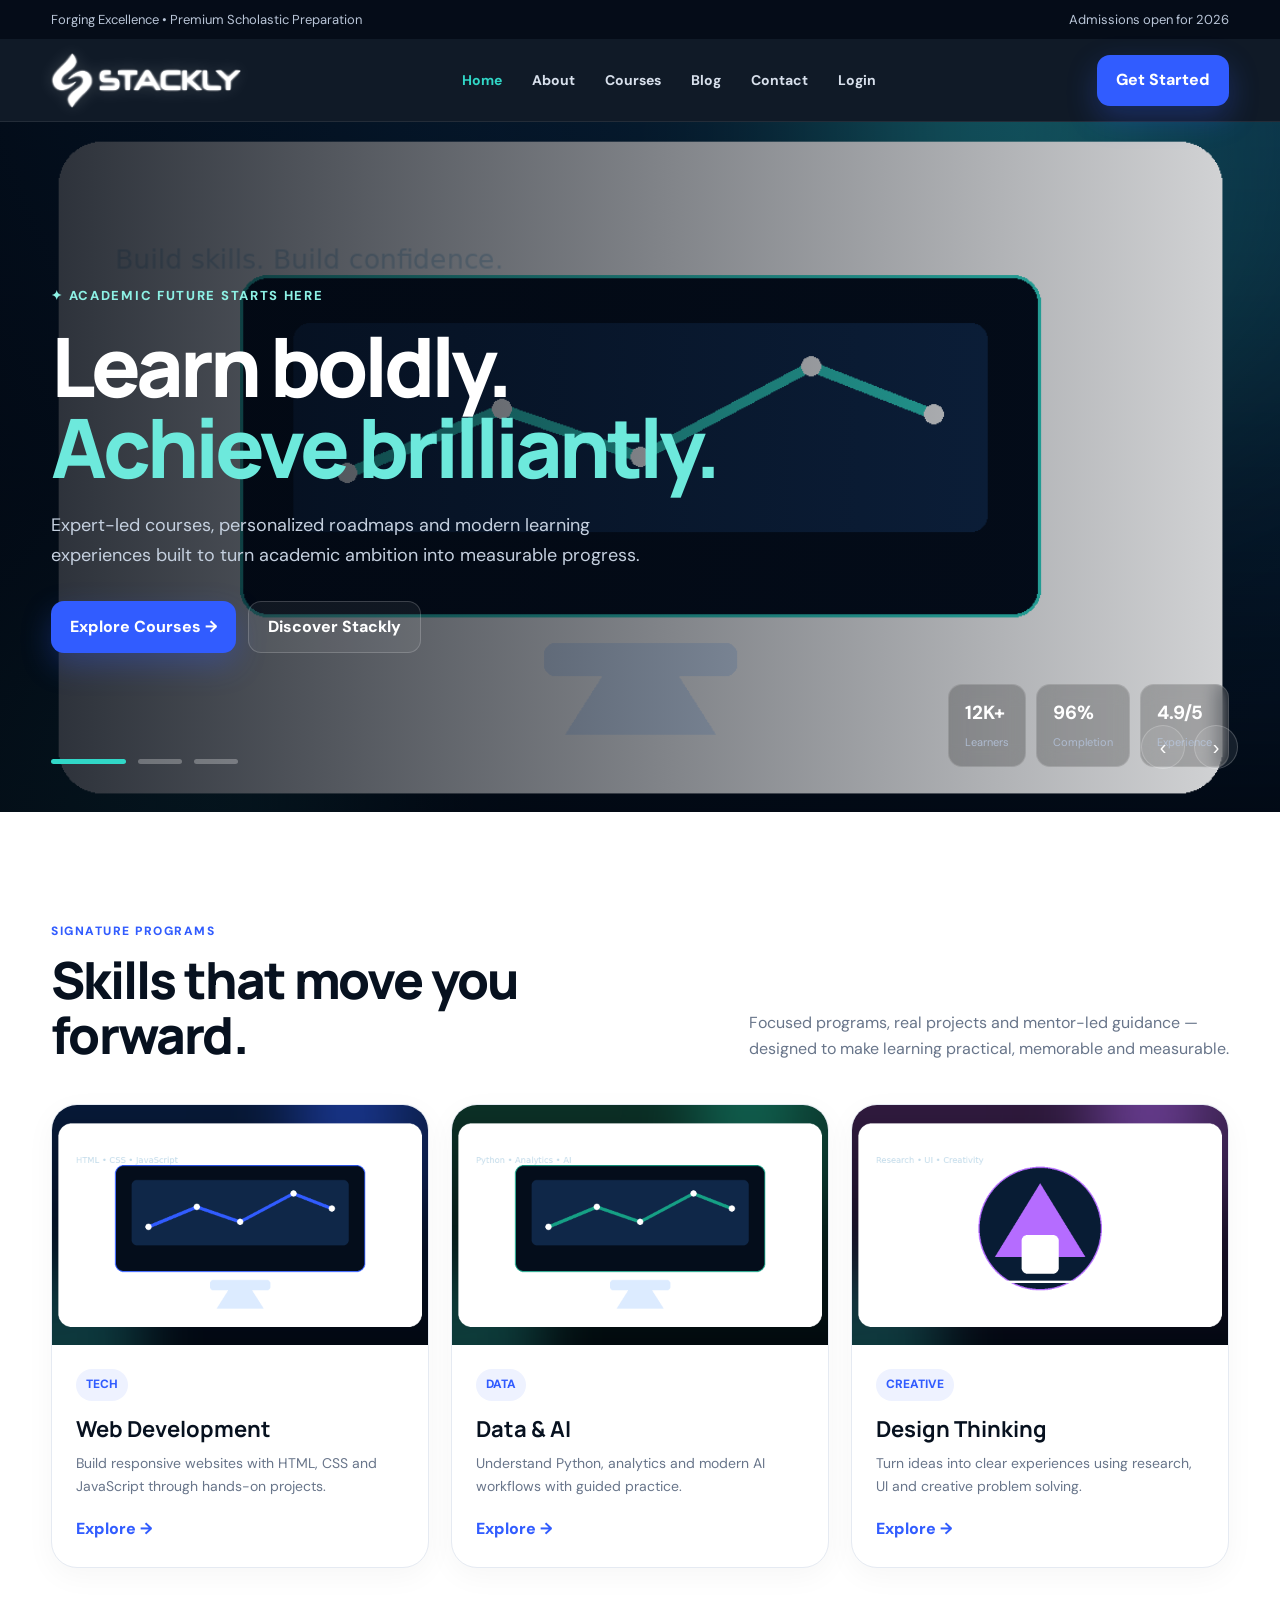
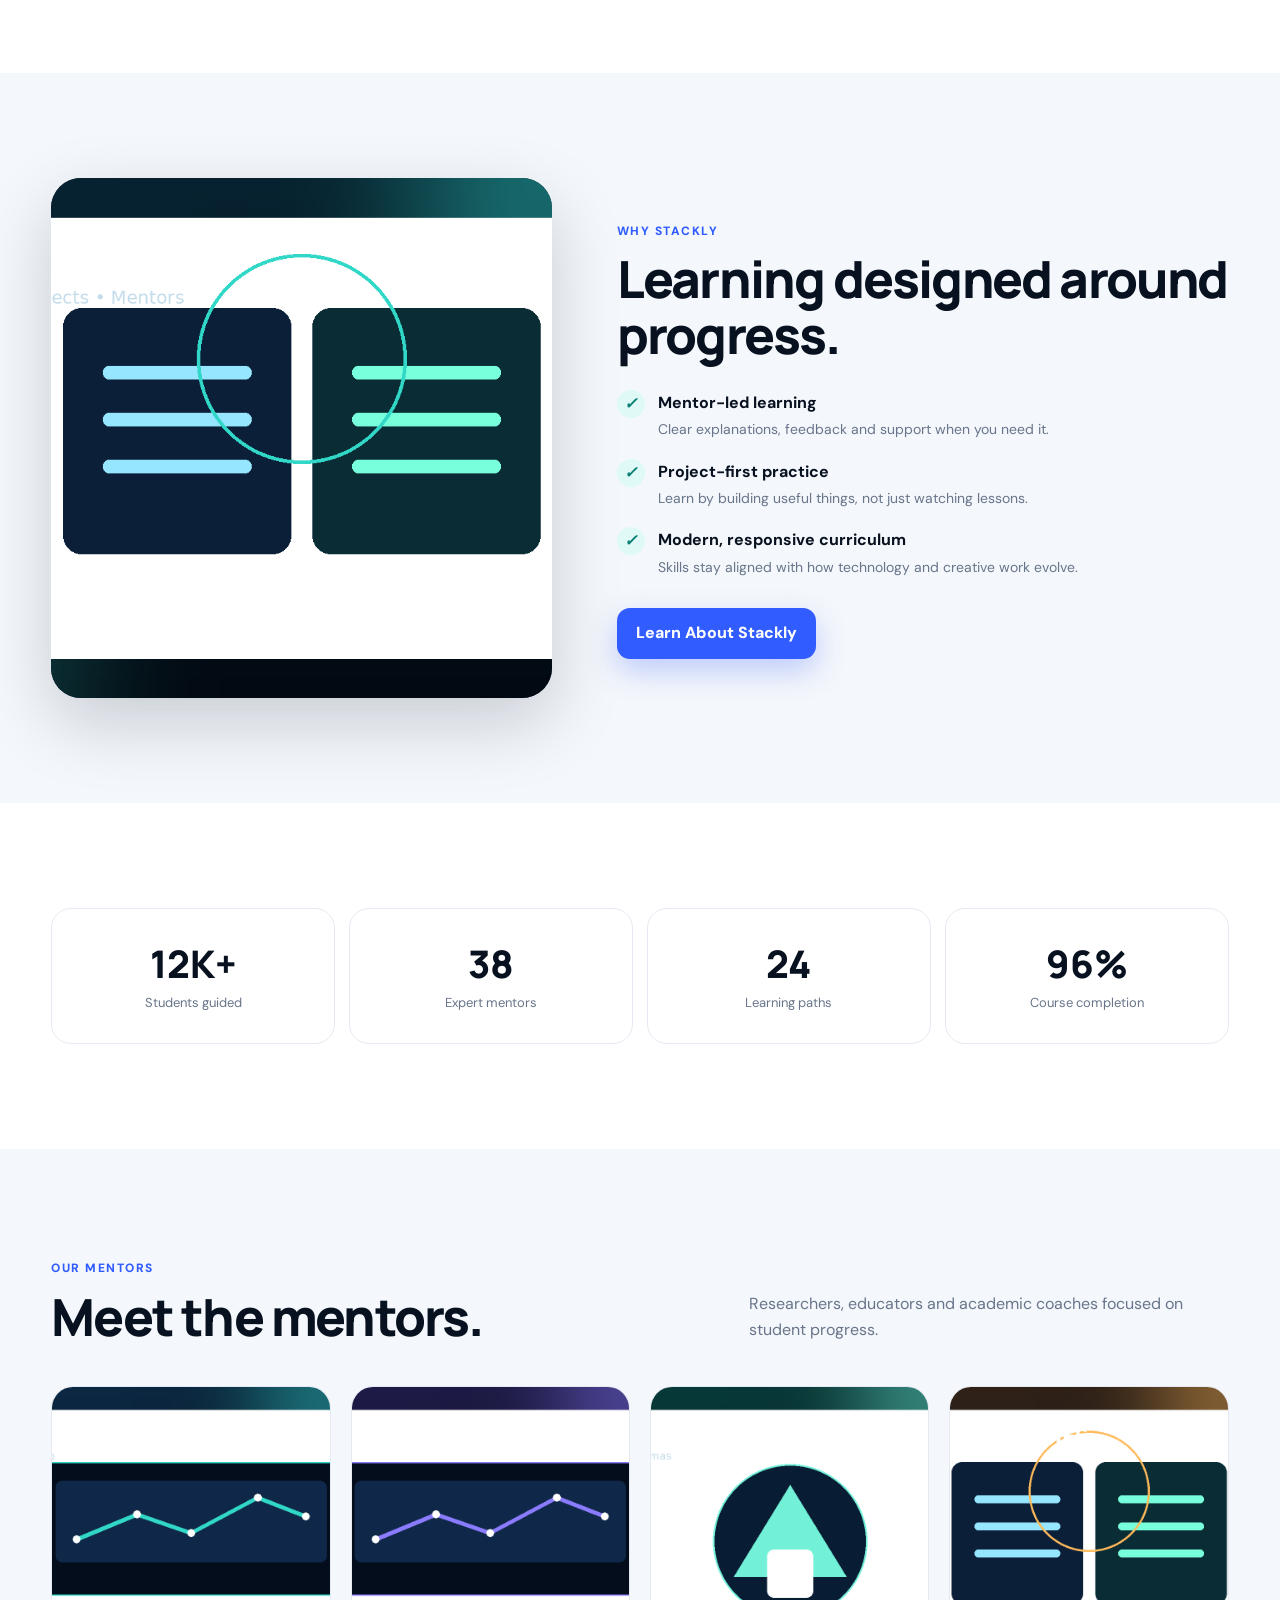
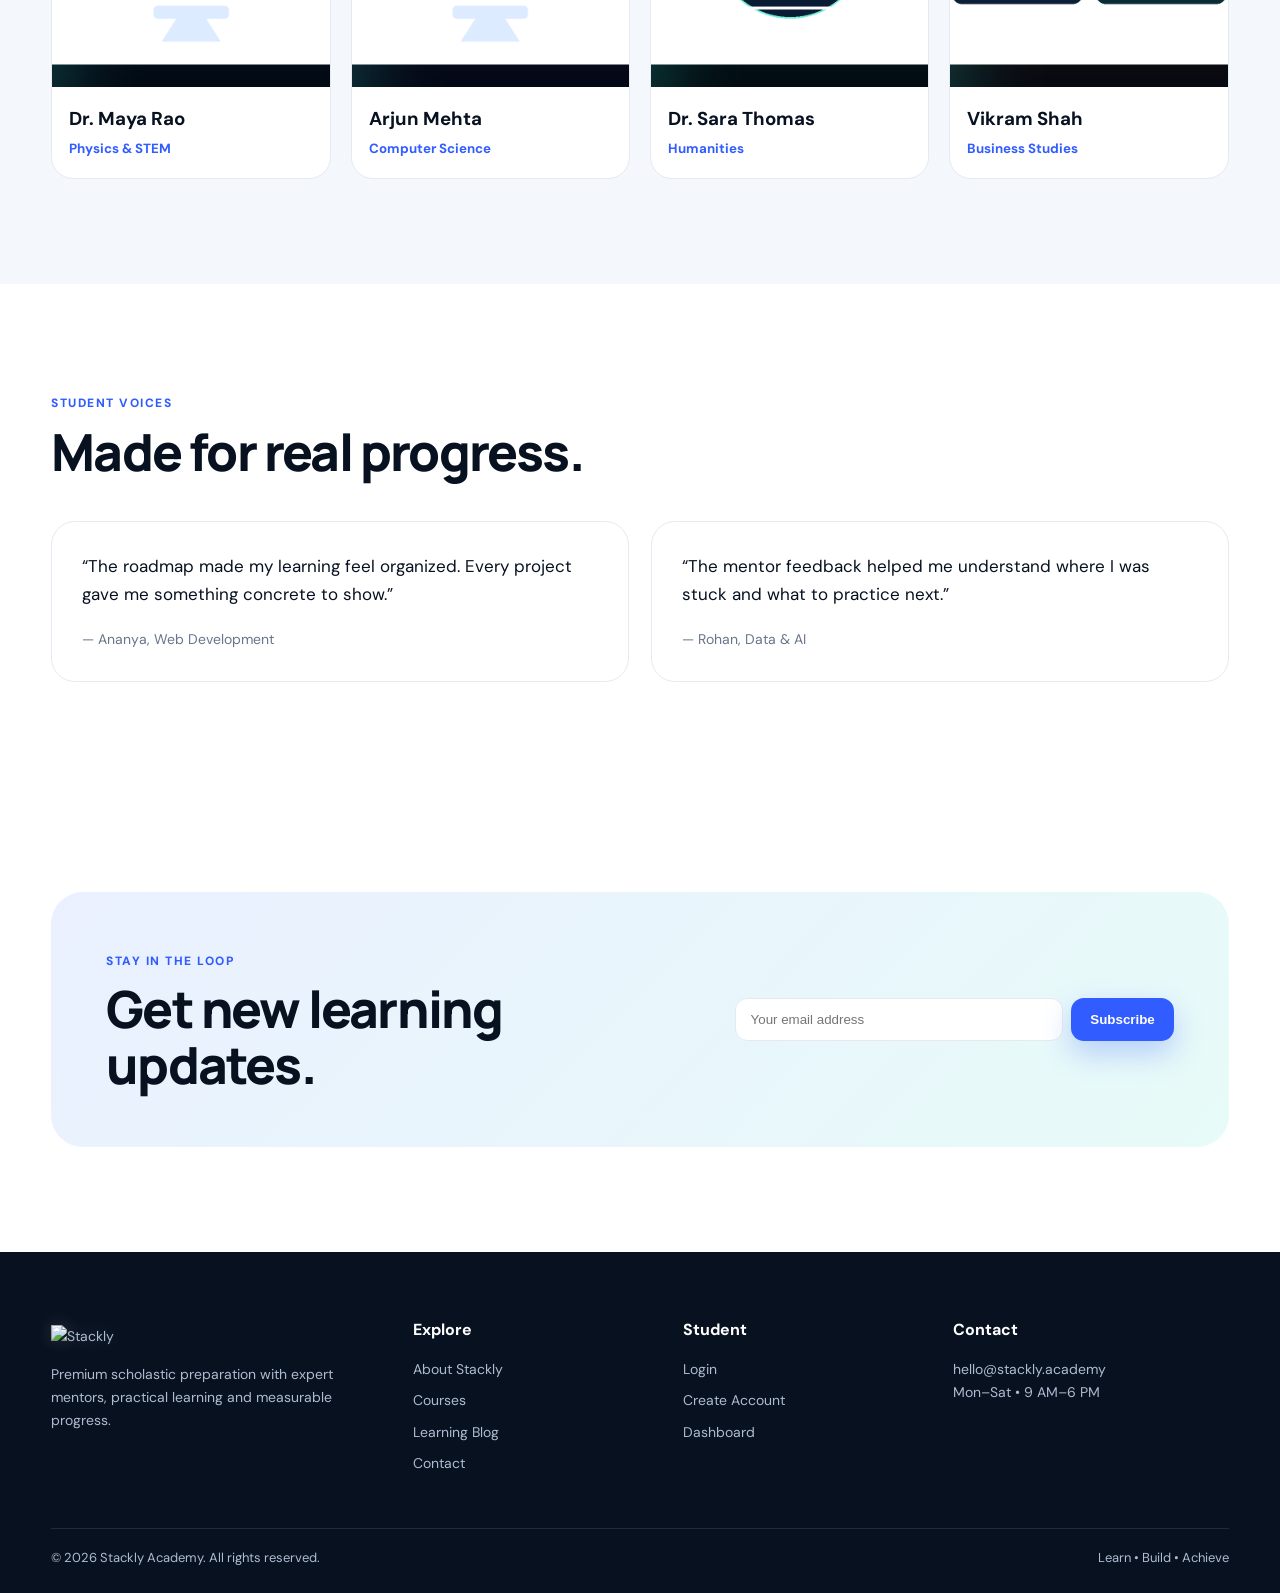
==== index.html @ 79d3ca7c "Add files via upload" ====
<!doctype html>
<html lang="en"><head><meta charset="utf-8"><meta name="viewport" content="width=device-width,initial-scale=1">
<title>Premium Scholastic Prep | Stackly Academy</title><link rel="stylesheet" href="style.css"></head>
<body>
<div class="topbar"><div class="container"><span>Forging Excellence • Premium Scholastic Preparation</span><span>Admissions open for 2026</span></div></div>
<header class="nav"><div class="container nav-inner"><a class="logo" href="index.html"><img src="assets/stackly-logo.png" alt="Stackly" loading="lazy" onerror="this.style.display='none';this.parentElement.classList.add('img-missing')"></a><nav class="links"><a class="active" href="index.html">Home</a><a class="" href="about.html">About</a><a class="" href="courses.html">Courses</a><a class="" href="blog.html">Blog</a><a class="" href="contact.html">Contact</a><a class="" href="login.html">Login</a></nav><div class="nav-actions"><a class="btn btn-primary" href="signup.html">Get Started</a></div><button class="menu" aria-label="Menu">☰</button></div><div class="mobile-nav"><a class="active" href="index.html">Home</a><a class="" href="about.html">About</a><a class="" href="courses.html">Courses</a><a class="" href="blog.html">Blog</a><a class="" href="contact.html">Contact</a></div></header>

<section class="hero"><div class="slider">
<div class="slide active"><div class="slide-bg" style="background-image:url('assets/hero-1.png')"></div><div class="container slide-content"><div class="hero-copy"><span class="eyebrow">✦ Academic future starts here</span><h1>Learn boldly.<br><span>Achieve brilliantly.</span></h1><p>Expert-led courses, personalized roadmaps and modern learning experiences built to turn academic ambition into measurable progress.</p><div class="hero-actions"><a class="btn btn-primary" href="courses.html">Explore Courses →</a><a class="btn btn-ghost" href="about.html">Discover Stackly</a></div></div></div></div>
<div class="slide"><div class="slide-bg" style="background-image:url('assets/hero-2.png')"></div><div class="container slide-content"><div class="hero-copy"><span class="eyebrow">✦ Future-ready skills</span><h1>Think deeper.<br><span>Create smarter.</span></h1><p>Learn practical skills with guided projects, mentor feedback and a clear path from fundamentals to confidence.</p><div class="hero-actions"><a class="btn btn-primary" href="courses.html">View Programs →</a><a class="btn btn-ghost" href="contact.html">Talk to Us</a></div></div></div></div>
<div class="slide"><div class="slide-bg" style="background-image:url('assets/hero-3.png')"></div><div class="container slide-content"><div class="hero-copy"><span class="eyebrow">✦ Global mindset</span><h1>Dream bigger.<br><span>Achieve brilliantly.</span></h1><p>A premium learning environment designed around curiosity, creativity and outcomes that matter.</p><div class="hero-actions"><a class="btn btn-primary" href="contact.html">Start Learning →</a><a class="btn btn-ghost" href="about.html">Our Approach</a></div></div></div></div>
<button class="arrow-btn" data-prev style="position:absolute;right:95px;bottom:43px;z-index:6">‹</button><button class="arrow-btn" data-next style="position:absolute;right:42px;bottom:43px;z-index:6">›</button>
<div class="slider-controls"><button class="dot active"></button><button class="dot"></button><button class="dot"></button></div>
<div class="hero-stats"><div class="mini-stat"><strong>12K+</strong><span>Learners</span></div><div class="mini-stat"><strong>96%</strong><span>Completion</span></div><div class="mini-stat"><strong>4.9/5</strong><span>Experience</span></div></div>
</div></section>
<section class="section reveal"><div class="container"><div class="section-head"><div><span class="kicker">Signature programs</span><h2>Skills that move you forward.</h2></div><p>Focused programs, real projects and mentor-led guidance — designed to make learning practical, memorable and measurable.</p></div>
<div class="cards">
<article class="card"><img src="assets/course-web.png" alt="Web Development" loading="lazy" onerror="this.style.display='none';this.parentElement.classList.add('img-missing')"><div class="card-body"><span class="tag">TECH</span><h3>Web Development</h3><p>Build responsive websites with HTML, CSS and JavaScript through hands-on projects.</p><div class="arrow">Explore →</div></div></article>
<article class="card"><img src="assets/course-data.png" alt="Data and AI" loading="lazy" onerror="this.style.display='none';this.parentElement.classList.add('img-missing')"><div class="card-body"><span class="tag">DATA</span><h3>Data & AI</h3><p>Understand Python, analytics and modern AI workflows with guided practice.</p><div class="arrow">Explore →</div></div></article>
<article class="card"><img src="assets/course-design.png" alt="Design Thinking" loading="lazy" onerror="this.style.display='none';this.parentElement.classList.add('img-missing')"><div class="card-body"><span class="tag">CREATIVE</span><h3>Design Thinking</h3><p>Turn ideas into clear experiences using research, UI and creative problem solving.</p><div class="arrow">Explore →</div></div></article>
</div></div></section>
<section class="section alt reveal"><div class="container feature"><div class="feature-img"><img src="assets/course-science.png" alt="Learning lab" loading="lazy" onerror="this.style.display='none';this.parentElement.classList.add('img-missing')"></div><div><span class="kicker">Why Stackly</span><h2>Learning designed around progress.</h2><div class="checks"><div class="check"><i class="tick">✓</i><div><b>Mentor-led learning</b><span>Clear explanations, feedback and support when you need it.</span></div></div><div class="check"><i class="tick">✓</i><div><b>Project-first practice</b><span>Learn by building useful things, not just watching lessons.</span></div></div><div class="check"><i class="tick">✓</i><div><b>Modern, responsive curriculum</b><span>Skills stay aligned with how technology and creative work evolve.</span></div></div></div><a class="btn btn-primary" href="about.html">Learn About Stackly</a></div></div></section>
<section class="section reveal"><div class="container"><div class="stats"><div class="stat"><strong>12K+</strong><span>Students guided</span></div><div class="stat"><strong>38</strong><span>Expert mentors</span></div><div class="stat"><strong>24</strong><span>Learning paths</span></div><div class="stat"><strong>96%</strong><span>Course completion</span></div></div></div></section>
<section class="section alt reveal"><div class="container"><div class="section-head"><div><span class="kicker">Our mentors</span><h2>Meet the mentors.</h2></div><p>Researchers, educators and academic coaches focused on student progress.</p></div><div class="faculty">
<div class="person"><img src="assets/mentor-maya.png" alt="Mentor Maya" loading="lazy" onerror="this.style.display='none';this.parentElement.classList.add('img-missing')"><div><h3>Dr. Maya Rao</h3><small>Physics & STEM</small></div></div>
<div class="person"><img src="assets/mentor-arjun.png" alt="Mentor Arjun" loading="lazy" onerror="this.style.display='none';this.parentElement.classList.add('img-missing')"><div><h3>Arjun Mehta</h3><small>Computer Science</small></div></div>
<div class="person"><img src="assets/mentor-sara.png" alt="Mentor Sara" loading="lazy" onerror="this.style.display='none';this.parentElement.classList.add('img-missing')"><div><h3>Dr. Sara Thomas</h3><small>Humanities</small></div></div>
<div class="person"><img src="assets/mentor-vikram.png" alt="Mentor Vikram" loading="lazy" onerror="this.style.display='none';this.parentElement.classList.add('img-missing')"><div><h3>Vikram Shah</h3><small>Business Studies</small></div></div>
</div></div></section>
<section class="section reveal"><div class="container"><div class="section-head"><div><span class="kicker">Student voices</span><h2>Made for real progress.</h2></div></div><div class="testimonials"><div class="quote"><p>“The roadmap made my learning feel organized. Every project gave me something concrete to show.”</p><footer>— Ananya, Web Development</footer></div><div class="quote"><p>“The mentor feedback helped me understand where I was stuck and what to practice next.”</p><footer>— Rohan, Data & AI</footer></div></div></div></section>
<section class="section"><div class="container newsletter"><div><span class="kicker">Stay in the loop</span><h2>Get new learning updates.</h2></div><form data-demo><input type="email" placeholder="Your email address" required><button class="btn btn-primary">Subscribe</button></form></div></section>

<footer class="footer"><div class="container footer-grid">
<div><a class="logo" href="index.html"><img src="assets/logo.svg" alt="Stackly"></a><p style="margin-top:15px">Premium scholastic preparation with expert mentors, practical learning and measurable progress.</p></div>
<div><h4>Explore</h4><a href="about.html">About Stackly</a><a href="courses.html">Courses</a><a href="blog.html">Learning Blog</a><a href="contact.html">Contact</a></div>
<div><h4>Student</h4><a href="login.html">Login</a><a href="signup.html">Create Account</a><a href="dashboard.html">Dashboard</a></div>
<div><h4>Contact</h4><p>hello@stackly.academy</p><p>Mon–Sat • 9 AM–6 PM</p></div></div>
<div class="container bottom"><span>© 2026 Stackly Academy. All rights reserved.</span><span>Learn • Build • Achieve</span></div></footer>
<script src="script.js"></script></body></html>
---- style.css ----
@import url('https://fonts.googleapis.com/css2?family=DM+Sans:wght@400;500;600;700&family=Manrope:wght@500;600;700;800&display=swap');
:root{--ink:#07111f;--navy:#081a35;--blue:#315cff;--cyan:#31d7c7;--cream:#f4f7fb;--white:#fff;--muted:#68758a;--line:#e5eaf2;--shadow:0 24px 70px rgba(7,17,31,.13);--radius:26px}
*{box-sizing:border-box;margin:0;padding:0}html{scroll-behavior:smooth}body{font-family:"DM Sans",sans-serif;color:var(--ink);background:#fff;line-height:1.65;overflow-x:hidden}
img{max-width:100%;display:block}a{text-decoration:none;color:inherit}.container{width:min(1180px,92%);margin:auto}
.topbar{background:#050c18;color:#b9c5d7;font-size:13px}.topbar .container{display:flex;justify-content:space-between;padding:9px 0}
.nav{position:sticky;top:0;z-index:1000;background:rgba(7,17,31,.96);backdrop-filter:blur(16px);border-bottom:1px solid rgba(255,255,255,.08)}
.nav-inner{height:82px;display:flex;align-items:center;justify-content:space-between;gap:25px}.logo{width:180px}.logo img{width:180px;height:48px;object-fit:contain;object-position:left center}
.links{display:flex;gap:30px;align-items:center;font-weight:700;font-size:14px}.links a{color:#d8e0ec;transition:.25s}.links a:hover{color:var(--cyan)}
.nav-actions{display:flex;gap:10px;align-items:center}.btn{display:inline-flex;align-items:center;justify-content:center;gap:8px;border:0;border-radius:13px;padding:12px 19px;font-weight:800;cursor:pointer;transition:.25s}.btn-primary{background:var(--blue);color:#fff;box-shadow:0 12px 30px rgba(49,92,255,.28)}.btn-primary:hover{transform:translateY(-2px)}.btn-ghost{border:1px solid rgba(255,255,255,.18);color:#fff;background:rgba(255,255,255,.06)}
.menu{display:none;background:none;border:0;color:#fff;font-size:30px;cursor:pointer}.mobile-nav{display:none}.mobile-nav.open{display:block;background:#07111f;border-top:1px solid rgba(255,255,255,.1);padding:10px 4%}.mobile-nav a{display:block;padding:12px;color:#fff;font-weight:700}

.hero{position:relative;color:#fff;min-height:690px;overflow:hidden;background:#061226}.slider{position:relative;min-height:690px}.slide{position:absolute;inset:0;opacity:0;visibility:hidden;transform:scale(1.035);transition:opacity .9s ease,transform 6s ease,visibility .9s}.slide.active{opacity:1;visibility:visible;transform:scale(1)}
.slide-bg{position:absolute;inset:0;background-position:center;background-size:cover}.slide-bg:after{content:"";position:absolute;inset:0;background:linear-gradient(90deg,rgba(2,8,18,.86) 0%,rgba(2,8,18,.55) 45%,rgba(2,8,18,.15) 100%)}
.slide-content{position:relative;z-index:2;min-height:690px;display:flex;align-items:center}.hero-copy{max-width:700px}.eyebrow{display:inline-flex;gap:8px;align-items:center;color:#8df1e5;font-size:13px;font-weight:800;letter-spacing:1.7px;text-transform:uppercase;margin-bottom:20px}.hero h1{font:800 clamp(48px,6.5vw,82px)/.98 "Manrope";letter-spacing:-4px}.hero h1 span{color:#6de9dc}.hero p{color:#c5d0df;max-width:620px;margin:24px 0 30px;font-size:18px}.hero-actions{display:flex;gap:12px;flex-wrap:wrap}
.slider-controls{position:absolute;z-index:5;left:4%;bottom:48px;display:flex;align-items:center;gap:12px}.dot{width:44px;height:5px;border:0;border-radius:99px;background:rgba(255,255,255,.28);cursor:pointer;transition:.35s}.dot.active{background:var(--cyan);width:75px}.arrow-btn{width:44px;height:44px;border-radius:50%;border:1px solid rgba(255,255,255,.2);background:rgba(255,255,255,.08);color:#fff;font-size:20px;cursor:pointer}.hero-stats{position:absolute;right:4%;bottom:45px;z-index:5;display:flex;gap:10px}.mini-stat{padding:12px 16px;border:1px solid rgba(255,255,255,.15);background:rgba(0,0,0,.22);backdrop-filter:blur(10px);border-radius:14px}.mini-stat strong{display:block;color:#fff;font-size:19px}.mini-stat span{color:#aebbd0;font-size:11px}

.section{padding:105px 0}.section.alt{background:var(--cream)}.section-head{display:flex;justify-content:space-between;gap:30px;align-items:end;margin-bottom:42px}.kicker{color:var(--blue);font-weight:800;text-transform:uppercase;letter-spacing:1.5px;font-size:12px}.section h2{font:800 clamp(34px,4vw,54px)/1.08 "Manrope";letter-spacing:-1.8px;margin-top:8px}.section-head p{max-width:480px;color:var(--muted)}
.cards{display:grid;grid-template-columns:repeat(3,minmax(0,1fr));gap:22px}.card{border:1px solid var(--line);border-radius:var(--radius);overflow:hidden;background:#fff;transition:.35s;box-shadow:0 8px 30px rgba(7,17,31,.04)}.card:hover{transform:translateY(-8px);box-shadow:var(--shadow)}.card img{height:245px;width:100%;object-fit:cover}.card-body{padding:24px}.tag{display:inline-block;font-size:12px;font-weight:800;color:var(--blue);background:#eef2ff;padding:6px 10px;border-radius:999px}.card h3{font:700 22px "Manrope";margin:13px 0 8px}.card p{color:var(--muted);font-size:14px}.arrow{margin-top:18px;color:var(--blue);font-weight:800}
.feature{display:grid;grid-template-columns:.9fr 1.1fr;gap:65px;align-items:center}.feature-img{border-radius:30px;overflow:hidden;background:linear-gradient(135deg,#07111f,#17345e);box-shadow:var(--shadow)}.feature-img img{width:100%;height:520px;object-fit:cover}.checks{display:grid;gap:16px;margin:28px 0}.check{display:flex;gap:13px;align-items:flex-start}.check b{display:block}.check span{color:var(--muted);font-size:14px}.tick{min-width:28px;height:28px;border-radius:50%;background:#dffaf6;color:#087f74;display:grid;place-items:center;font-weight:900}
.stats{display:grid;grid-template-columns:repeat(4,1fr);gap:14px}.stat{padding:28px;border-radius:20px;background:#fff;border:1px solid var(--line);text-align:center}.stat strong{font:800 38px "Manrope";display:block}.stat span{color:var(--muted);font-size:13px}
.faculty{display:grid;grid-template-columns:repeat(4,minmax(0,1fr));gap:20px}.person{background:#fff;border:1px solid var(--line);border-radius:22px;overflow:hidden;min-width:0}.person img{height:270px;width:100%;object-fit:cover}.person div{padding:17px}.person small{color:var(--blue);font-weight:700}
.testimonials{display:grid;grid-template-columns:1fr 1fr;gap:22px}.quote{padding:30px;border-radius:24px;background:#fff;border:1px solid var(--line)}.quote p{font-size:17px}.quote footer{margin-top:20px;color:var(--muted);font-size:14px}
.gpa{display:grid;grid-template-columns:.85fr 1.15fr;gap:35px;align-items:stretch}.gpa-box{padding:35px;border-radius:28px;background:var(--ink);color:#fff}.gpa-box label{display:block;font-size:13px;color:#aebbd0;margin:14px 0 6px}.gpa-box input{width:100%;padding:13px;border-radius:10px;border:1px solid #2a3950;background:#101e34;color:#fff}.result{margin-top:20px;padding:17px;border-radius:14px;background:#132743;color:#c7d3e6}.result strong{display:block;color:#6de9dc;font-size:30px}
.faq{max-width:850px;margin:auto}.faq-item{border-bottom:1px solid var(--line)}.faq-q{padding:20px 0;display:flex;justify-content:space-between;cursor:pointer;font-weight:800}.faq-a{display:none;padding:0 35px 20px 0;color:var(--muted)}.faq-item.open .faq-a{display:block}.faq-item.open .plus{transform:rotate(45deg)}
.newsletter{background:linear-gradient(135deg,#eaf0ff,#e7fbf8);border-radius:32px;padding:55px;display:flex;justify-content:space-between;align-items:center;gap:30px}.newsletter form{display:flex;gap:8px;width:min(450px,100%)}.newsletter input{flex:1;border:1px solid var(--line);border-radius:12px;padding:13px 15px}
.footer{background:var(--ink);color:#aebbd0;padding:65px 0 25px}.footer-grid{display:grid;grid-template-columns:1.4fr 1fr 1fr 1.2fr;gap:40px}.footer h4{color:#fff;margin-bottom:15px}.footer a{display:block;margin:8px 0;font-size:14px}.footer p{font-size:14px}.bottom{border-top:1px solid #1f2b3e;margin-top:45px;padding-top:18px;font-size:13px;display:flex;justify-content:space-between}
.page-hero{background:linear-gradient(135deg,#061226,#102b50);color:#fff;padding:90px 0}.page-hero h1{font:800 56px "Manrope";letter-spacing:-2px}.page-hero p{color:#b9c5d7;margin-top:10px}.contact-grid{display:grid;grid-template-columns:1fr 1fr;gap:30px}.form{padding:30px;border:1px solid var(--line);border-radius:24px}.form label{font-size:13px;font-weight:700;display:block;margin:13px 0 6px}.form input,.form textarea,.form select{width:100%;padding:13px;border:1px solid var(--line);border-radius:10px;font:inherit}.form textarea{min-height:140px}
.reveal{opacity:0;transform:translateY(25px);transition:.75s}.reveal.show{opacity:1;transform:none}

@media(max-width:1000px){.links,.nav-actions{display:none}.menu{display:block}.hero-stats{display:none}.hero-grid,.feature,.gpa,.contact-grid{grid-template-columns:1fr}.cards{grid-template-columns:1fr 1fr}.faculty{grid-template-columns:1fr 1fr}.stats{grid-template-columns:1fr 1fr}.section-head{display:block}.section-head p{margin-top:15px}.footer-grid{grid-template-columns:1fr 1fr}}
@media(max-width:600px){.topbar{display:none}.nav-inner{height:72px}.logo,.logo img{width:150px}.hero,.slider,.slide-content{min-height:650px}.hero{padding:0}.hero h1{letter-spacing:-2.5px;font-size:46px}.hero p{font-size:16px}.slide-content{align-items:center}.slider-controls{bottom:28px}.cards,.faculty,.testimonials{grid-template-columns:1fr}.stats{grid-template-columns:1fr 1fr}.section{padding:75px 0}.feature-img img{height:360px}.newsletter{padding:30px;display:block}.newsletter form{margin-top:20px;flex-direction:column}.footer-grid{grid-template-columns:1fr}.bottom{display:block}.bottom span{display:block;margin-top:8px}.page-hero h1{font-size:42px}}


/* Exact Stackly logo from the supplied reference */
.logo{width:190px;display:flex;align-items:center}
.logo img{width:190px;height:auto;max-height:58px;object-fit:contain;object-position:left center;filter:drop-shadow(0 0 8px rgba(255,255,255,.16));transition:transform .3s ease,filter .3s ease}
.logo:hover img{transform:scale(1.025);filter:drop-shadow(0 0 14px rgba(255,255,255,.28))}
.footer .logo img{width:190px}
@media(max-width:600px){.logo,.logo img,.footer .logo img{width:154px}.logo img{max-height:48px}}

/* IMAGE SAFETY */
.img-missing{
    min-height:240px;
    display:grid;
    place-items:center;
    background:
      radial-gradient(circle at 30% 20%, rgba(49,215,199,.20), transparent 35%),
      linear-gradient(135deg,#07111f,#10284a);
}
.img-missing::after{
    content:"STACKLY ACADEMY";
    color:#8df1e5;
    font:800 13px/1 "DM Sans",sans-serif;
    letter-spacing:2px;
}

/* V4 IMAGE VISIBILITY */
.hero-card img,.feature-img img,.card img,.person img{background:#07111f;}
.hero-card img{filter:saturate(1.08) contrast(1.04);}
.feature-img{box-shadow:0 25px 70px rgba(7,17,31,.18);}
.person img{height:300px;object-fit:cover;}
.card img{height:240px;object-fit:cover;}

/* FINAL BUG FIXES */
.links a.active{color:var(--cyan)}
.full{width:100%}.form-note,.switch{color:var(--muted);font-size:14px}.switch{text-align:center;margin-top:18px}.switch a{color:var(--blue);font-weight:800}.form-message{min-height:20px;margin-top:10px}.form-message.success{color:#087f74;font-weight:700}
.auth-section{background:var(--cream)}.auth-wrap{display:grid;grid-template-columns:1fr 1fr;gap:35px;max-width:980px}.auth-art{background:var(--ink);color:#fff;border-radius:28px;overflow:hidden}.auth-art img{width:100%;height:360px;object-fit:cover}.auth-art h2,.auth-art p{padding:0 28px}.auth-art h2{margin:22px 0 5px;font:800 30px "Manrope"}.auth-art p{color:#b9c5d7;padding-bottom:25px}
.dashboard-hero{background:linear-gradient(135deg,#061226,#102b50);color:#fff;padding:70px 0}.dashboard-head{display:flex;justify-content:space-between;align-items:end}.dashboard-head h1{font:800 clamp(40px,5vw,64px)/1.05 "Manrope"}.dashboard-head h1 span{color:#6de9dc}.dashboard-head p{color:#b9c5d7}
.dash-grid{display:grid;grid-template-columns:repeat(3,1fr);gap:20px}.dash-card,.dashboard-panel{background:#fff;border:1px solid var(--line);border-radius:22px;padding:26px;box-shadow:0 10px 30px rgba(7,17,31,.05)}.dash-card>span{color:var(--muted);font-size:13px}.dash-card>strong{display:block;font:800 32px "Manrope";margin:7px 0}.dash-card small{color:var(--muted)}.progress{height:8px;background:#edf0f5;border-radius:99px;margin:14px 0;overflow:hidden}.progress i{display:block;width:68%;height:100%;background:linear-gradient(90deg,var(--blue),var(--cyan))}
.dashboard-panel{margin-top:30px}.roadmap{display:grid;grid-template-columns:repeat(4,1fr);gap:12px;margin-top:22px}.road-item{padding:17px;border-radius:15px;background:#f7f9fc;border:1px solid var(--line);display:flex;gap:10px}.road-item span{display:block;color:var(--muted);font-size:12px}.road-item i{margin-left:auto}.road-item.current{background:#f1f5ff;border-color:#b9c7ff}.section-head.compact{margin-bottom:22px}.mini-cards{grid-template-columns:1fr 1fr}
@media(max-width:800px){.auth-wrap,.dash-grid{grid-template-columns:1fr}.roadmap{grid-template-columns:1fr 1fr}.dashboard-head{display:block}.dashboard-head .btn{margin-top:20px}}
@media(max-width:560px){.roadmap,.mini-cards{grid-template-columns:1fr}.auth-art img{height:270px}}
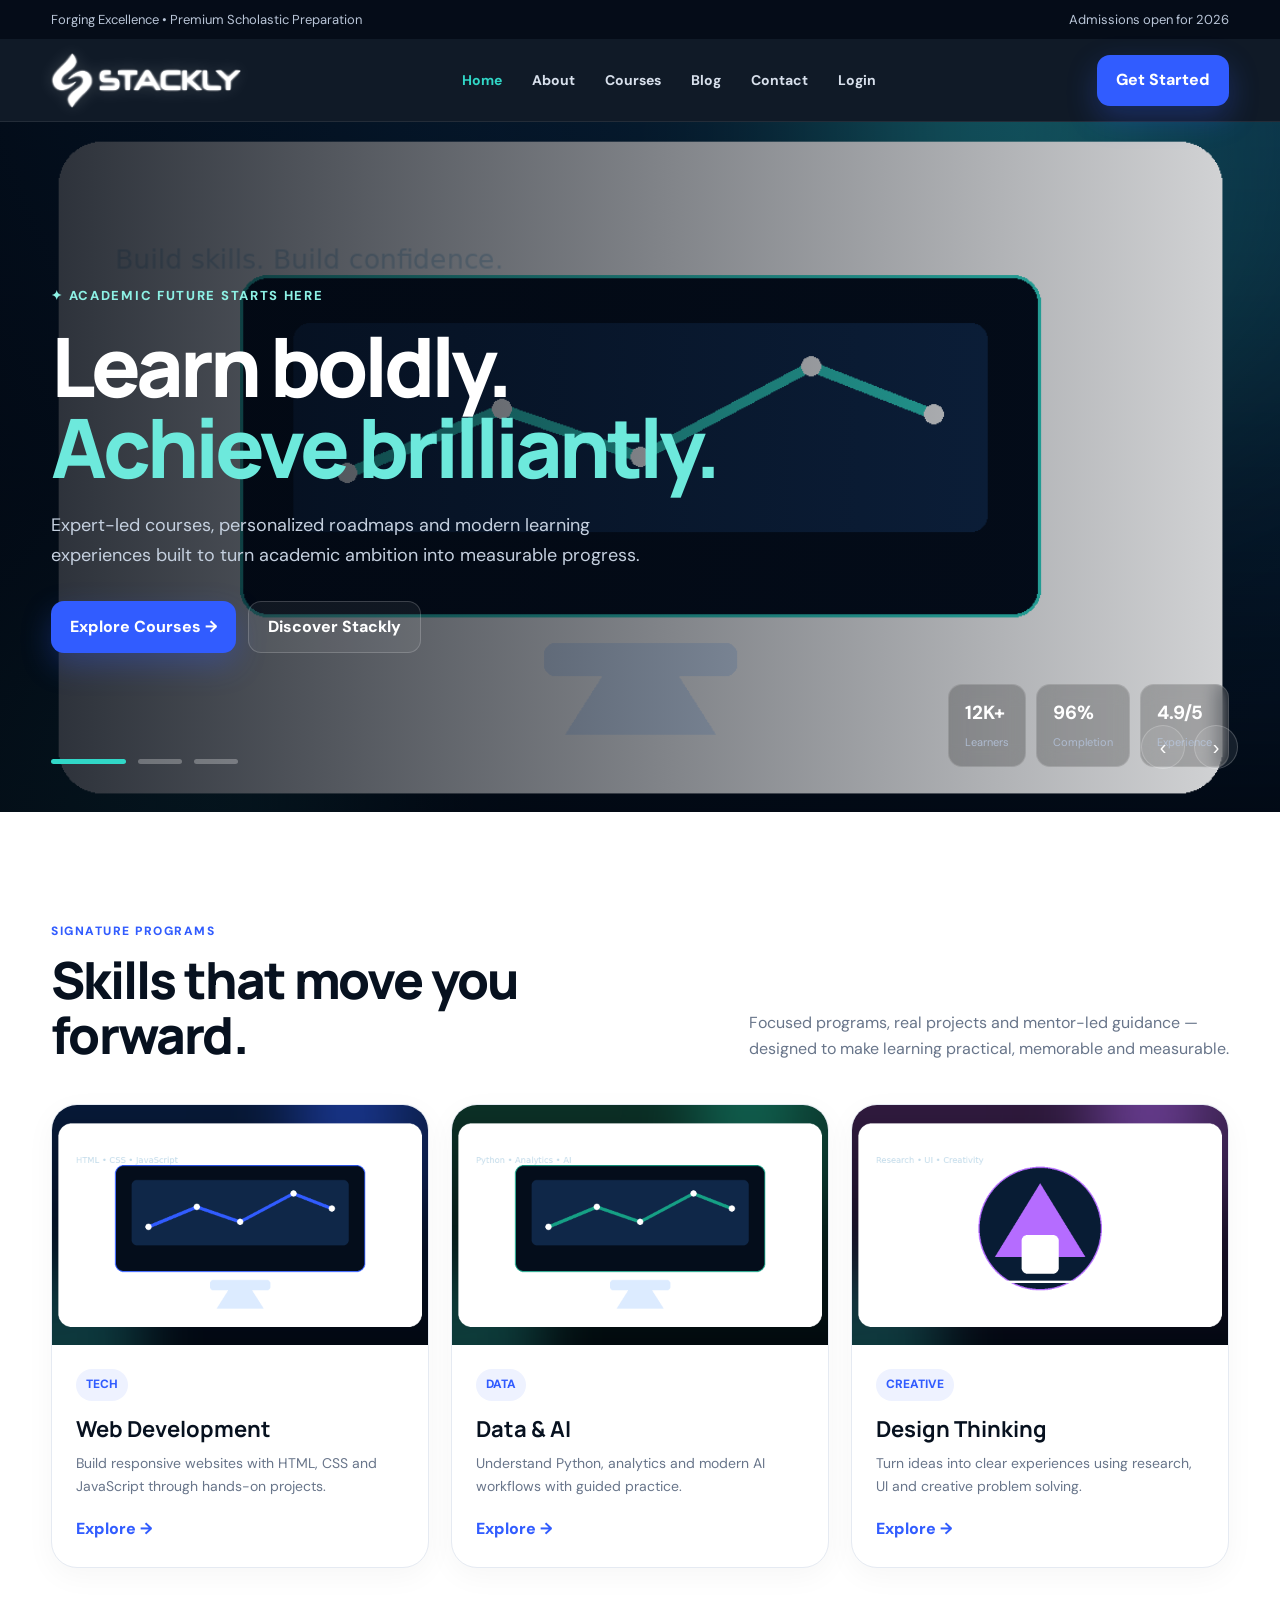
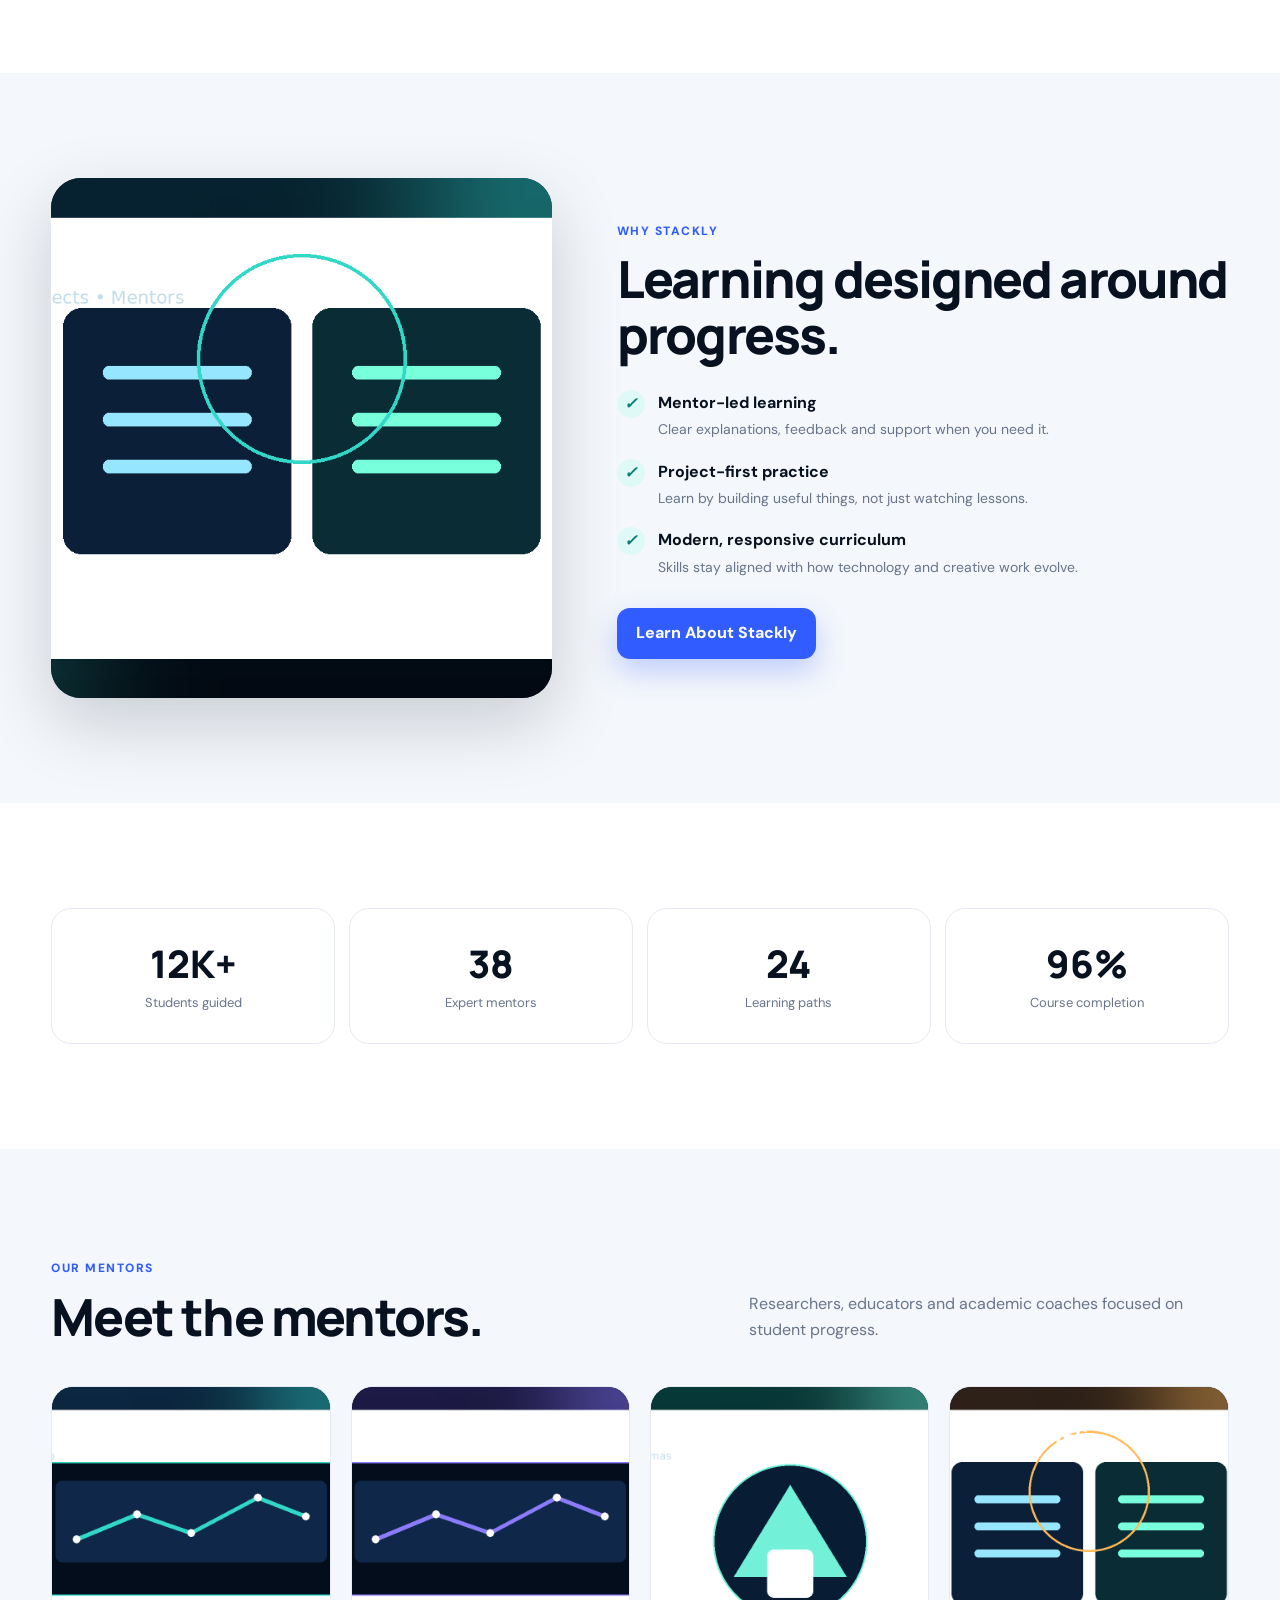
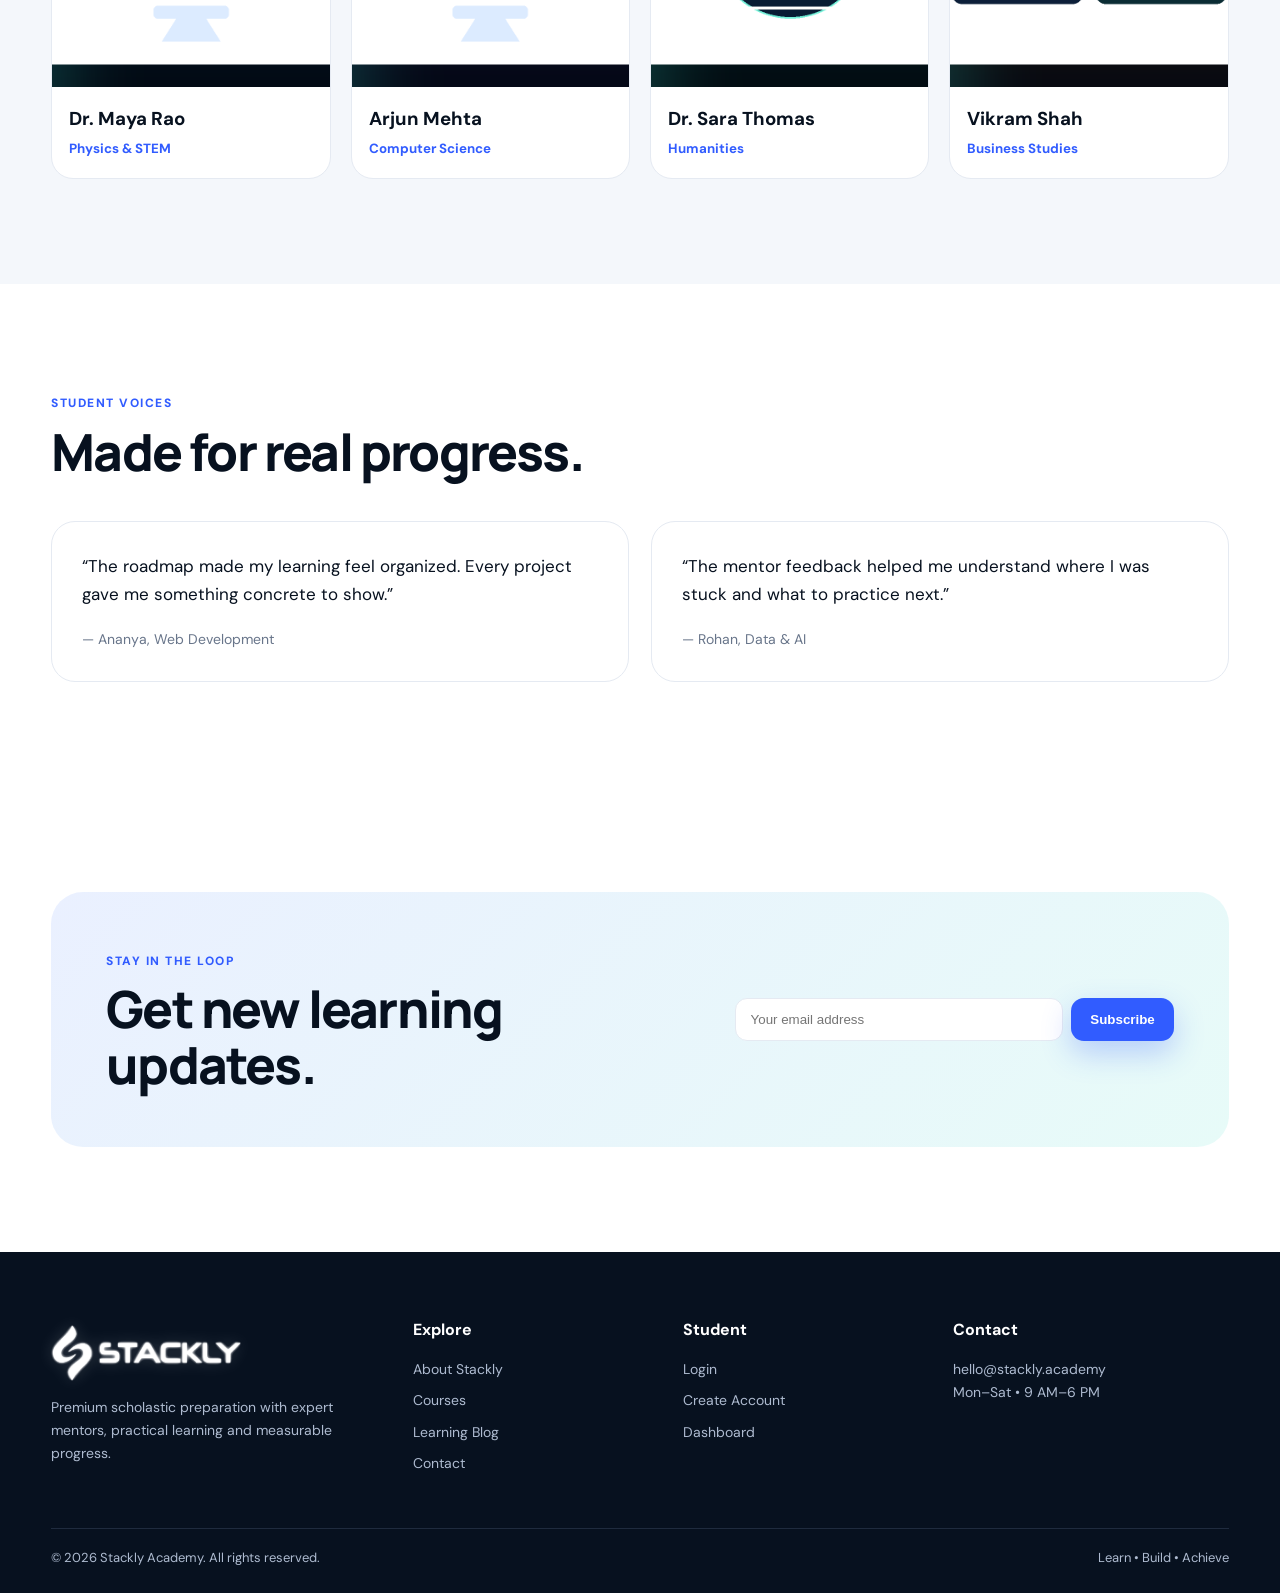
==== commit ec65add0: "Update logo image source in footer" ====
--- a/index.html
+++ b/index.html
@@ -31,9 +31,9 @@
 <section class="section"><div class="container newsletter"><div><span class="kicker">Stay in the loop</span><h2>Get new learning updates.</h2></div><form data-demo><input type="email" placeholder="Your email address" required><button class="btn btn-primary">Subscribe</button></form></div></section>
 
 <footer class="footer"><div class="container footer-grid">
-<div><a class="logo" href="index.html"><img src="assets/logo.svg" alt="Stackly"></a><p style="margin-top:15px">Premium scholastic preparation with expert mentors, practical learning and measurable progress.</p></div>
+<div><a class="logo" href="index.html"><img src="assets/stackly-logo.png" alt="Stackly"></a><p style="margin-top:15px">Premium scholastic preparation with expert mentors, practical learning and measurable progress.</p></div>
 <div><h4>Explore</h4><a href="about.html">About Stackly</a><a href="courses.html">Courses</a><a href="blog.html">Learning Blog</a><a href="contact.html">Contact</a></div>
 <div><h4>Student</h4><a href="login.html">Login</a><a href="signup.html">Create Account</a><a href="dashboard.html">Dashboard</a></div>
 <div><h4>Contact</h4><p>hello@stackly.academy</p><p>Mon–Sat • 9 AM–6 PM</p></div></div>
 <div class="container bottom"><span>© 2026 Stackly Academy. All rights reserved.</span><span>Learn • Build • Achieve</span></div></footer>
-<script src="script.js"></script></body></html>+<script src="script.js"></script></body></html>
